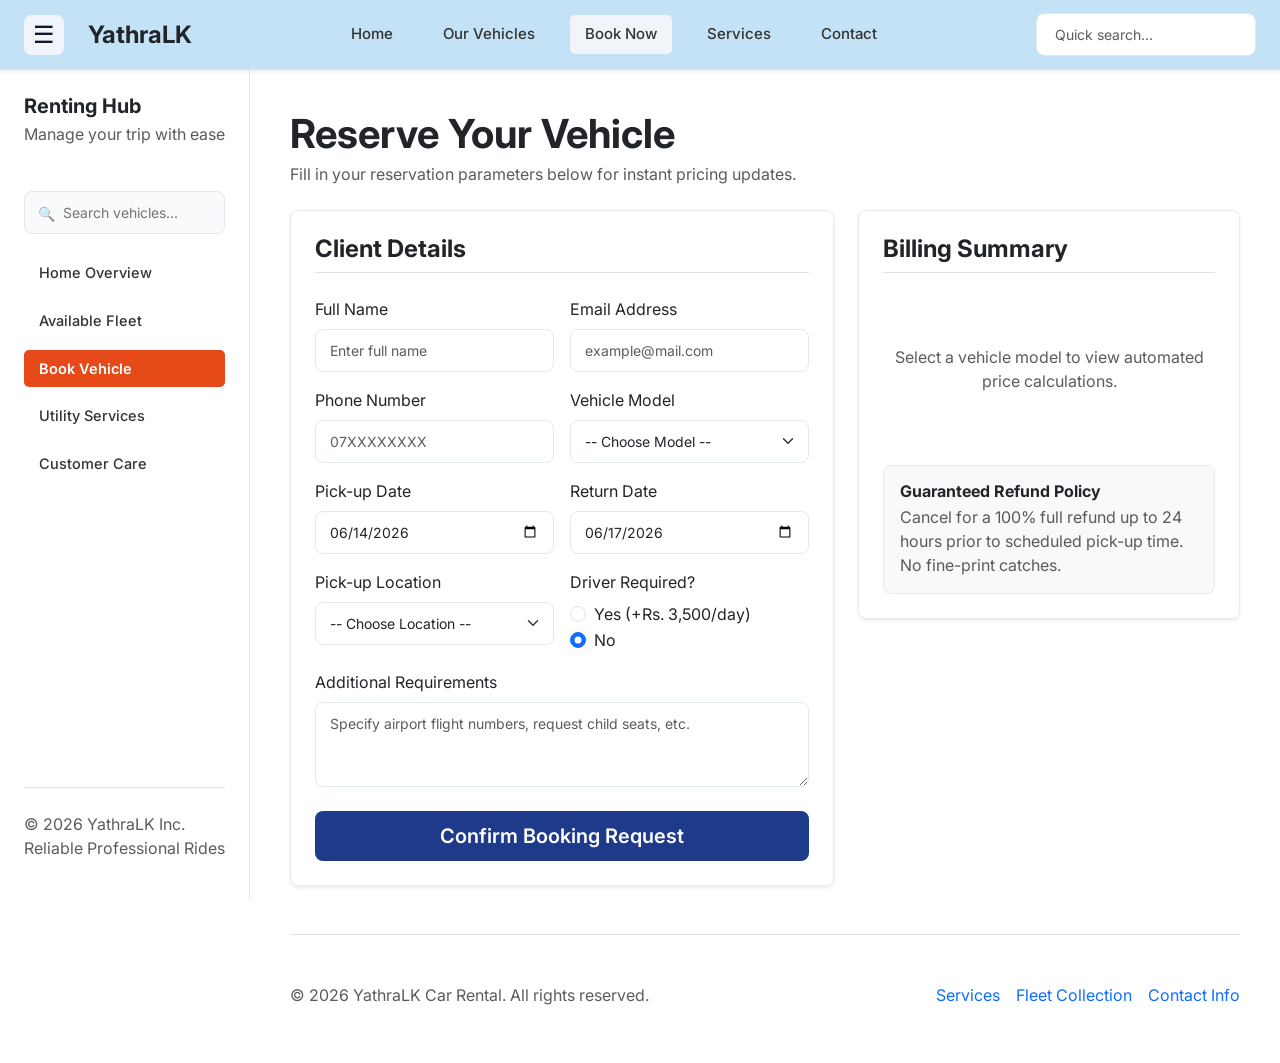
==== booking.html @ e5a35e00 "updated chauffeur rate" ====
<!DOCTYPE html>
<html lang="en">
<head>
    <meta charset="UTF-8">
    <meta name="viewport" content="width=device-width, initial-scale=1.0">
    <title>Book a Vehicle | yathraLK Reservations</title>
    
    <link href="https://cdn.jsdelivr.net/npm/bootstrap@5.3.3/dist/css/bootstrap.min.css" rel="stylesheet">
    <link href="style.css" rel="stylesheet">
   
    <link href="https://fonts.googleapis.com/css2?family=Inter:wght@400;500;600;700&display=swap" rel="stylesheet">
</head>
<body>

    <header class="top-navbar  border-bottom shadow-sm" style="background-color:#C4E2F5;">
        <div class="d-flex align-items-center gap-3">
            <button class="sidebar-toggle-btn" id="sidebar-toggle" title="Toggle Navigation Menu">☰</button>
            <a class="fs-4 fw-bold text-dark text-decoration-none d-flex align-items-center gap-2" href="index.html">
                <span></span> <span class="fw-bold tracking-tight">YathraLK</span>
            </a>
        </div>
        
       
        <div class="top-nav-links">
            <a class="top-nav-link" href="index.html">Home</a>
            <a class="top-nav-link" href="vehicles.html">Our Vehicles</a>
            <a class="top-nav-link active" href="booking.html">Book Now</a>
            <a class="top-nav-link" href="services.html">Services</a>
            <a class="top-nav-link" href="contact.html">Contact</a>
        </div>

        
        <div class="d-none d-md-block" style="width: 220px;">
            <input type="text" class="form-control form-control-sm global-search-input" placeholder=" Quick search...">
        </div>
    </header>

    <div class="d-flex">
        
        <aside class="sidebar" id="sidebar-menu">
            <div class="mb-4">
                <h5 class="fw-bold text-dark mb-1">Renting Hub</h5>
                <p class="text-muted text-xs">Manage your trip with ease</p>
            </div>

            
            <div class="sidebar-search">
                <input type="text" class="global-search-input" placeholder="Search vehicles...">
            </div>

            <nav class="nav flex-column gap-1">
                <a class="sidebar-link" href="index.html">Home Overview</a>
                <a class="sidebar-link" href="vehicles.html"> Available Fleet</a>
                <a class="sidebar-link active" href="booking.html"> Book Vehicle</a>
                <a class="sidebar-link" href="services.html"> Utility Services</a>
                <a class="sidebar-link" href="contact.html"> Customer Care</a>
            </nav>

            <div class="mt-auto pt-4 border-top">
                <p class="text-muted text-[11px] mb-0">&copy; 2026 YathraLK Inc.</p>
                <p class="text-muted text-[10px]">Reliable Professional Rides</p>
            </div>
        </aside>

        
        <main class="main-content flex-grow-1" id="main-workspace">
            <div class="mb-4 text-start">
                <h1 class="display-6 fw-bold text-dark mb-1">Reserve Your Vehicle</h1>
                <p class="text-muted text-sm mb-0">Fill in your reservation parameters below for instant pricing updates.</p>
            </div>

            <div class="row g-4 text-start">
               
            
                <div class="col-lg-7">
                    <div class="card p-4 border border-light-subtle rounded-3 bg-white shadow-sm">
                        <h4 class="fw-bold mb-4 text-dark border-bottom pb-2">Client Details</h4>
                        <form id="bookingForm" novalidate>
                            <div class="row g-3">
                                <div class="col-md-6">
                                    <label for="fullName" class="form-label text-xs uppercase font-semibold">Full Name</label>
                                    <input type="text" class="form-control" id="fullName" placeholder="Enter full name">
                                    <div class="invalid-feedback text-xs mt-1" id="errName"></div>
                                </div>
                                <div class="col-md-6">
                                    <label for="email" class="form-label text-xs uppercase font-semibold">Email Address</label>
                                    <input type="email" class="form-control" id="email" placeholder="example@mail.com">
                                    <div class="invalid-feedback text-xs mt-1" id="errEmail"></div>
                                </div>
                                <div class="col-md-6">
                                    <label for="phone" class="form-label text-xs uppercase font-semibold">Phone Number</label>
                                    <input type="text" class="form-control" id="phone" placeholder="07XXXXXXXX">
                                    <div class="invalid-feedback text-xs mt-1" id="errPhone"></div>
                                </div>
                                <div class="col-md-6">
                                    <label for="vehicleType" class="form-label text-xs uppercase font-semibold">Vehicle Model</label>
                                    <select class="form-select" id="vehicleType">
                                        <option value="">-- Choose Model --</option>
                                        <option value="sedan">Toyota Corolla (Sedan) </option>
                                        <option value="suv">Toyota Land cruiser (SUV)</option>
                                        <option value="van">Toyota HiAce (Van)</option>
                                        <option value="Motorbike">Honda CB (Motorbike)</option>
                                        <option value="luxury">Mercedes-Benz E-Class</option>
                                        <option value="Mini Bus">Toyota Coaster (Mini Bus)</option>
                                    </select>
                                    <div class="invalid-feedback text-xs mt-1" id="errVehicle"></div>
                                </div>
                                <div class="col-md-6">
                                    <label for="pickupDate" class="form-label text-xs uppercase font-semibold">Pick-up Date</label>
                                    <input type="date" class="form-control" id="pickupDate" value="2026-06-14">
                                    <div class="invalid-feedback text-xs mt-1" id="errPickup"></div>
                                </div>
                                <div class="col-md-6">
                                    <label for="returnDate" class="form-label text-xs uppercase font-semibold">Return Date</label>
                                    <input type="date" class="form-control" id="returnDate" value="2026-06-17">
                                    <div class="invalid-feedback text-xs mt-1" id="errReturn"></div>
                                </div>
                                <div class="col-md-6">
                                    <label for="location" class="form-label text-xs uppercase font-semibold">Pick-up Location</label>
                                    <select class="form-select" id="location" >
                                        <option value="">-- Choose Location --</option>
                                        <option value="Colombo">Colombo Central Branch</option>
                                        <option value="Kandy">Kandy District Hub </option>
                                        <option value="Galle">Galle Coastal Office</option>
                                        <option value="Jaffna">Jaffna Northern Branch  </option>
                                        <option value="Negombo">Negombo Coastal Branch</option>
                                        <option value="Kurunegala">Kurunegala Town Hub</option>
                                        <option value="Anuradhapura">Anuradhapura Sacred City Office</option>
                                        <option value="Matara">Matara Southern Branch</option>
                                         <option value="Badulla">Badulla Hill Country Branch  </option>                                    
                                    </select>
                                    <div class="invalid-feedback text-xs mt-1" id="errLocation"></div>
                                </div>
                                <div class="col-md-6">
                                    <label class="form-label text-xs uppercase font-semibold d-block">Driver Required?</label>
                                    <div class=" mt-2">
                                        <div class="form-check form-check-inline">
                                            <input class="form-check-input" type="radio" name="driver" id="driverYes" value="Yes">
                                            <label class="form-check-label text-sm" for="driverYes">Yes (+Rs. 3,500/day)</label>
                                        </div>
                                        <div class="form-check form-check-inline">
                                            <input class="form-check-input" type="radio" name="driver" id="driverNo" value="No" checked>
                                            <label class="form-check-label text-sm" for="driverNo">No</label>
                                        </div>
                                    </div>
                                </div>
                                <div class="col-12">
                                    <label for="message" class="form-label text-xs uppercase font-semibold">Additional Requirements</label>
                                    <textarea class="form-control" id="message" rows="3" placeholder="Specify airport flight numbers, request child seats, etc."></textarea>
                                </div>
                            </div>

                            <div class="mt-4">
                                <button type="submit" class="btn btn-brand-primary btn-lg w-100" id="submitBtn">Confirm Booking Request</button>
                            </div>

                            <div class="alert alert-success mt-4 p-3 d-none text-center" id="confirmationMsg">
                                <strong>Success!</strong> Your reservation request has been received. Our support desk will contact you via email shortly.
                            </div>
                        </form>
                    </div>
                </div>

             
                <div class="col-lg-5">
                    <div class="card p-4 border border-light-subtle rounded-3 bg-white sticky-lg-top shadow-sm" style="top: 94px;">
                        <h4 class="fw-bold mb-4 text-dark border-bottom pb-2">Billing Summary</h4>
                        
                        <div id="billingCalculationArea" class="d-none">
                            <div class="d-flex justify-content-between py-2 border-bottom text-sm text-muted">
                                <span>Base Model Rate:</span>
                                <span class="fw-bold text-dark" id="billingBaseRate">Rs. 0 / day</span>
                            </div>
                            <div class="d-flex justify-content-between py-2 border-bottom text-sm text-muted">
                                <span>Rental Duration:</span>
                                <span class="fw-bold text-dark" id="billingDuration">0 Day(s)</span>
                            </div>
                            <div class="d-flex justify-content-between py-2 border-bottom text-sm text-muted">
                                <span>Chauffeur Service Charge:</span>
                                <span class="fw-bold text-dark" id="billingDriverCharge">Rs. 0</span>
                            </div>
                            <div class="d-flex justify-content-between py-3 mt-2 text-base">
                                <span class="fw-bold text-dark">Estimated Total:</span>
                                <span class="fw-bold text-brand-success fs-5 text-success" id="billingTotal">Rs. 0</span>
                            </div>
                        </div>

                        <div id="billingPlaceholderMsg" class="text-center py-5 text-muted text-xs">
                            Select a vehicle model to view automated price calculations.
                        </div>

                        <div class="mt-4 p-3 bg-light rounded-3 text-start border border-light-subtle">
                            <h6 class="fw-bold mb-1 text-xs"> Guaranteed Refund Policy</h6>
                            <p class="text-muted text-[11px] mb-0 leading-relaxed">Cancel for a 100% full refund up to 24 hours prior to scheduled pick-up time. No fine-print catches.</p>
                        </div>
                    </div>
                </div>
            </div>

            <footer class="pt-5 mt-5 border-top text-muted d-flex flex-wrap justify-content-between text-xs">
                <p>&copy; 2026 YathraLK Car Rental. All rights reserved.</p>
                <div class="d-flex gap-3">
                    <a href="services.html" class=" text-decoration-none">Services</a>
                    <a href="vehicles.html" class=" text-decoration-none">Fleet Collection</a>
                    <a href="contact.html" class=" text-decoration-none">Contact Info</a>
                </div>
            </footer>
        </main>
    </div>

    
    <script src="https://cdn.jsdelivr.net/npm/bootstrap@5.3.3/dist/js/bootstrap.bundle.min.js"></script>
    <script src="app.js"></script>
</body>
</html>
---- style.css ----
/* ==========================================================
   RideEasy - Professional & Clean Car Rental CSS
   ========================================================== */

:root {
    --primary-color: #1e3a8a; /* Professional Royal Blue */
    --hover-color: #1d4ed8;
    --accent-color: #10b981;  /* Emerald */
    --bg-light: #f8fafc;
    --text-dark: #0f172a;
    --border-light: #e2e8f0;
}

body {
    font-family: 'Inter', -apple-system, BlinkMacSystemFont, "Segoe UI", Roboto, sans-serif;
    background-color: #ffffff;
    color: var(--text-dark);
    margin: 0;
    padding: 0;
}

/* Base Styles */
a {
    text-decoration: none;
    transition: all 0.2s ease;
}

/* Top Navigation Bar Header */
.top-navbar {
    height: 70px;
    background-color: #ffffff;
    border-bottom: 1px solid var(--border-light);
    display: flex;
    align-items: center;
    justify-content: space-between;
    padding: 0 24px;
    position: fixed;
    top: 0;
    left: 0;
    right: 0;
    z-index: 1010;
}

.top-nav-links {
    display: flex;
    gap: 20px;
}

.top-nav-link {
    color: #1e293b;
    font-weight: 700;
    font-size: 15px;
    padding: 8px 14px;
    border-radius: 6px;
    text-decoration: none;
    transition: all 0.2s ease;
}

.top-nav-link:hover, .top-nav-link.active {
    color: var(--primary-color);
    background-color: #f1f5f9;
}

/* Sidebar Toggle Trigger (Three Lines) */
.sidebar-toggle-btn {
    background: none;
    border: none;
    font-size: 24px;
    color: var(--text-dark);
    cursor: pointer;
    display: flex;
    align-items: center;
    justify-content: center;
    width: 40px;
    height: 40px;
    border-radius: 8px;
    background-color: #f1f5f9;
    transition: background-color 0.2s;
}

.sidebar-toggle-btn:hover {
    background-color: #e2e8f0;
}

/* Sidebar Layout */
.sidebar {
    width: 250px;
    height: calc(100vh - 70px);
    position: fixed;
    top: 70px;
    left: 0;
    background-color: #ffffff;
    border-right: 1px solid var(--border-light);
    z-index: 1000;
    padding: 24px;
    display: flex;
    flex-direction: column;
    transition: transform 0.3s ease, margin-left 0.3s ease;
}

/* Toggled hidden state for Sidebar */
.sidebar.collapsed {
    transform: translateX(-250px);
}

.main-content {
    margin-left: 250px;
    padding: 40px;
    min-height: calc(100vh - 70px);
    background-color: #ffffff;
    margin-top: 70px;
    transition: margin-left 0.3s ease;
}

.main-content.expanded {
    margin-left: 0;
}

/* Left Sidebar Menu Items */
.sidebar-link {
    display: flex;
    align-items: center;
    gap: 12px;
    padding: 12px 16px;
    color: #475569;
    font-weight: 500;
    border-radius: 8px;
    margin-bottom: 6px;
    font-size: 14.5px;
}

.sidebar-link:hover {
    background-color: #f1f5f9;
    color: var(--primary-color);
}

.sidebar-link.active {
    background-color: #eff6ff;
    color: var(--primary-color);
    font-weight: 600;
}

/* Sidebar Search Input */
.sidebar-search {
    position: relative;
    margin-top: 5px;
    margin-bottom: 20px;
}

.sidebar-search input {
    width: 100%;
    padding: 10px 16px 10px 38px;
    font-size: 14px;
    border-radius: 8px;
    border: 1px solid var(--border-light);
    background-color: #f8fafc;
    outline: none;
    transition: all 0.2s;
}

.sidebar-search input:focus {
    border-color: var(--primary-color);
    background-color: #ffffff;
    box-shadow: 0 0 0 3px rgba(30, 58, 138, 0.15);
}

.sidebar-search::before {
    content: "🔍";
    position: absolute;
    left: 14px;
    top: 50%;
    transform: translateY(-50%);
    font-size: 14px;
    pointer-events: none;
    opacity: 0.6;
}

/* Hero Section */
.hero-banner {
    background-color: #f8fafc;
    border-radius: 16px;
    padding: 60px 40px;
    margin-bottom: 40px;
    border: 1px solid var(--border-light);
}

/* Colored Buttons */
.btn-brand-primary {
    background-color: var(--primary-color);
    color: #ffffff;
    font-weight: 600;
    padding: 10px 22px;
    border-radius: 8px;
    border: none;
    transition: all 0.2s;
}

.btn-brand-primary:hover {
    background-color: var(--hover-color);
    color: #ffffff;
    transform: translateY(-1px);
}

.btn-brand-accent {
    background-color: var(--accent-color);
    color: #ffffff;
    font-weight: 600;
    padding: 10px 22px;
    border-radius: 8px;
    border: none;
    transition: all 0.2s;
}

.btn-brand-accent:hover {
    background-color: #059669;
    color: #ffffff;
    transform: translateY(-1px);
}

.btn-brand-outline {
    background-color: rgba(255, 255, 255, 0.8);
    color: var(--primary-color);
    font-weight: 600;
    padding: 10px 22px;
    border-radius: 8px;
    transition: all 0.2s;
}

.btn-brand-outline:hover {
    background-color: #eff6ff;
    color: var(--primary-color);
}

/* Cards Modification */
.ride-card {
    background: #ffffff;
    border: 1px solid var(--border-light);
    border-radius: 12px;
    transition: all 0.25s ease;
    overflow: hidden;
}

.ride-card:hover {
    transform: translateY(-3px);
    box-shadow: 0 10px 25px -5px rgba(0, 0, 0, 0.05), 0 8px 10px -6px rgba(0, 0, 0, 0.05);
    border-color: #cbd5e1;
}

.ride-card img {
    height: 180px;
    object-fit: cover;
    width: 100%;
}

/* Section Header */
.section-title {
    font-size: 24px;
    font-weight: 700;
    color: var(--text-dark);
    margin-bottom: 24px;
    letter-spacing: -0.02em;
}

/* Form Styles */
.form-control, .form-select {
    padding: 10px 14px;
    border-radius: 8px;
    border: 1.5px solid var(--border-light);
    font-size: 14px;
}

.form-control:focus, .form-select:focus {
    border-color: var(--primary-color);
    box-shadow: 0 0 0 3px rgba(30, 58, 138, 0.15);
}

/* FAQ Item */
.faq-element {
    background-color: #ffffff;
    border: 1px solid var(--border-light);
    border-radius: 8px;
    padding: 16px;
    margin-bottom: 12px;
}

/* Responsive Overrides */
@media (max-width: 991px) {
    .top-nav-links {
        display: none;
    }

    .sidebar {
        transform: translateX(-250px);
    }

    .sidebar.show-mobile {
        transform: translateX(0);
        box-shadow: 10px 0 30px rgba(0,0,0,0.15);
    }

    .main-content {
        margin-left: 0;
        padding: 24px;
    }
}

  .top-nav-links .top-nav-link,
  .sidebar-link  {
    color: #333333; 
    text-decoration: none; 
    padding: 8px 15px; 
    font-weight: 500; 
    border-radius: 5px; 
    transition: 0.3s; 
}

.top-nav-links .top-nav-link:hover,
.sidebar-link.active  {
    color: #ffffff; 
    background-color: #e64a19; 
}


.col-lg-5 a {
    color: var(--primary-color);
    font-weight: 500;
    text-decoration: none;
    border-bottom: 1px dashed rgba(30, 58, 138, 0.3);
    transition: all 0.2s ease;
}

/* Hover effect for all contact links */
.col-lg-5 a:hover {
    color: var(--hover-color);
    border-bottom: 1px solid var(--hover-color);
    background-color: rgba(30, 58, 138, 0.05);
    padding: 2px 4px;
    border-radius: 4px;
}

/* PHONE LINKS (detect tel:) */
.col-lg-5 a[href^="tel"] {
    color: var(--primary-color);
    border-bottom: 1px dashed rgba(30, 58, 138, 0.3);
}

.col-lg-5 a[href^="tel"]:hover {
    color: var(--hover-color);
    background-color: rgba(30, 58, 138, 0.05);
}

/* EMAIL LINKS (detect mailto:) */
.col-lg-5 a[href^="mailto"] {
    color: var(--primary-color);
    font-weight: 500;
}

/* MAP LINK (first link in location block) */
.col-lg-5 li:first-child a {
    font-weight: 600;
}

.sidebar-footer {
    background-color: #C4E2F5 !important;
    border-top: 1px solid #94a3b8 !important;
    padding: 16px 24px !important;
    margin-left: -24px !important;
    margin-right: -24px !important;
    margin-bottom: -24px !important;
    font-size: 13px !important;
    color: #0f172a !important;
    font-weight: 700 !important;
    height: 60px !important;
    display: flex;
    align-items: center;
    justify-content: center;
}

.main-footer {
    background-color: #C4E2F5 !important;
    border-top: 1px solid #94a3b8 !important;
    padding: 16px 40px !important;
    margin-left: -40px !important;
    margin-right: -40px !important;
    margin-bottom: -40px !important;
    margin-top: 60px !important;
    font-size: 13px !important;
    color: #0f172a !important;
    font-weight: 700 !important;
    height: 60px !important;
    display: flex;
    align-items: center;
    justify-content: space-between;
}

.main-footer a {
    color: #1e3a8a !important;
    text-decoration: none;
    font-weight: 700 !important;
}

.main-footer a:hover {
    color: #1d4ed8 !important;
    text-decoration: underline;
}
.hero-banner {
    background: linear-gradient(rgba(15, 23, 42, 0.45), rgba(15, 23, 42, 0.75)), url('https://images.unsplash.com/photo-1503376780353-7e6692767b70?q=80&w=3840&auto=format&fit=crop') center/cover no-repeat !important;
    border-radius: 16px;
    position: relative;
    overflow: hidden;
}

.hero-banner > div {
    position: relative;
}

/* ==========================================================
   MODERN RENTAL SYSTEM TABLE THEME
   ========================================================== */

.table {
    border-collapse: separate;
    border-spacing: 0;
    font-size: 14px;
    color: var(--text-dark);
    background-color: #ffffff;
}

/* Table container look */
.table-responsive {
    border: 1px solid var(--border-light);
    border-radius: 12px;
    overflow: hidden;
    background: #ffffff;
}

/* Header */
.table thead {
    background-color: #f1f5f9;
}

.table thead th {
    font-weight: 600;
    font-size: 13px;
    color: var(--text-dark);
    padding: 14px 12px;
    border-bottom: 1px solid var(--border-light);
}

/* Body cells */
.table tbody td {
    padding: 14px 12px;
    vertical-align: middle;
    border-bottom: 1px solid #f1f5f9;
}

/* Row hover effect */
.table tbody tr {
    transition: all 0.2s ease;
}

.table tbody tr:hover {
    background-color: rgba(30, 58, 138, 0.04);
}

/* Remove ugly Bootstrap borders */
.table-bordered {
    border: none;
}

/* Rating stars styling */
.table td:nth-child(3) {
    font-size: 16px;
    letter-spacing: 1px;
}

/* Make last row clean */
.table tbody tr:last-child td {
    border-bottom: none;
}

/* Shadow lift */
.table-responsive {
    box-shadow: 0 6px 18px rgba(0,0,0,0.04);
}

/* Premium Human-Designed live clock-pill style */
#live-clock-pill {
    font-family: 'Inter', -apple-system, BlinkMacSystemFont, "Segoe UI", Roboto, sans-serif !important;
    font-size: 17.5px !important;
    letter-spacing: -0.01em !important;
    text-transform: none !important;
    font-weight: 800 !important;
    font-style: normal !important;
    color: #0f172a !important;
    background-color: #f1f5f9 !important;
    border: 1px solid #cbd5e1 !important;
    padding: 8px 18px !important;
    border-radius: 50px !important;
    box-shadow: 0 1px 3px rgba(0,0,0,0.04) !important;
    display: inline-flex;
    align-items: center;
    gap: 6px;
    transition: all 0.2s ease-in-out;
}

#live-clock-pill:hover {
    background-color: #e2e8f0 !important;
    border-color: #94a3b8 !important;
    color: #0f172a !important;
    transform: translateY(-1px);
    box-shadow: 0 4px 6px -1px rgba(0, 0, 0, 0.06) !important;
}

#nav-clock {
    font-weight: 800 !important;
    font-style: normal !important;
    color: #0f172a !important;
    letter-spacing: -0.01em !important;
}
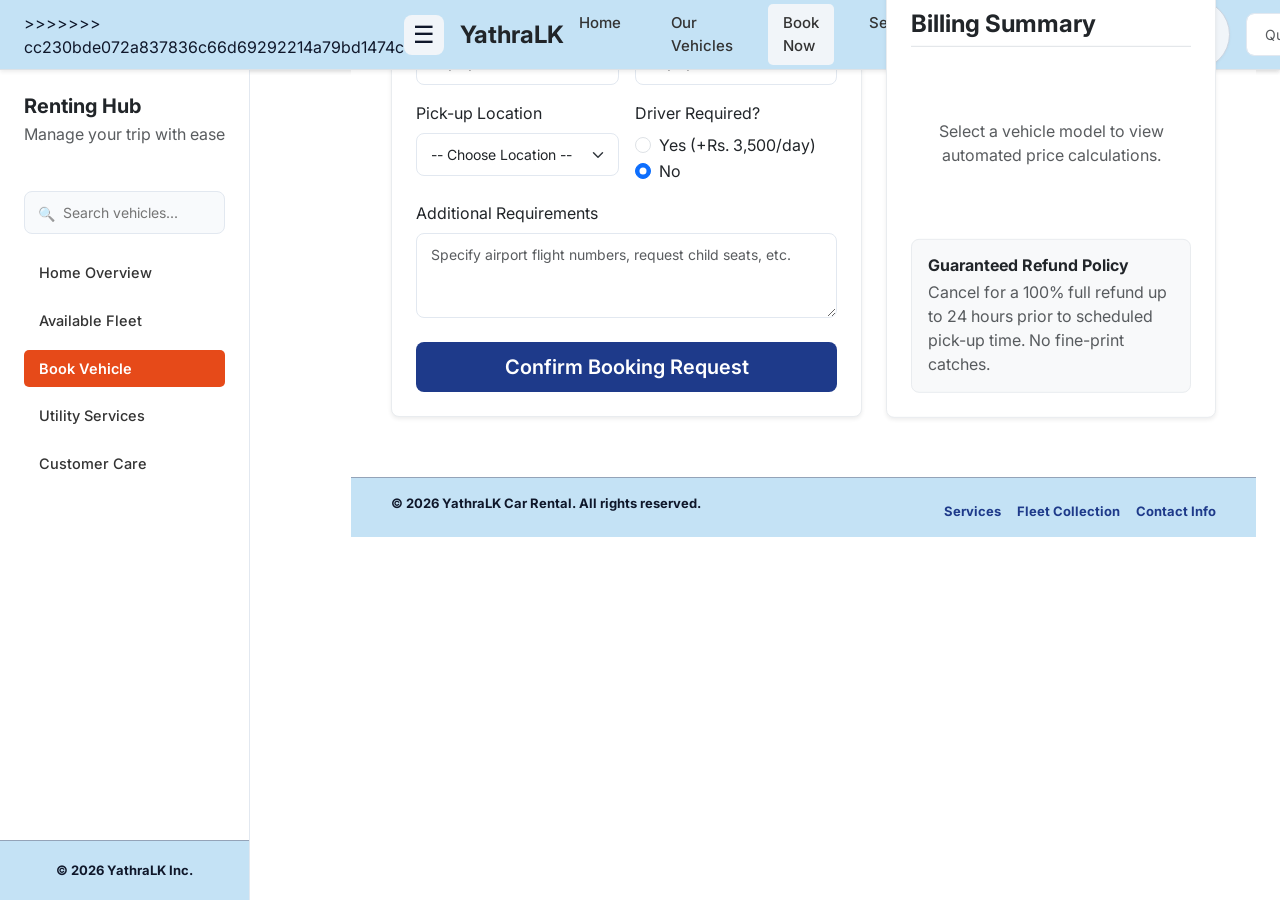
==== commit a20d5e2e: "updated chauffeur rate" ====
--- a/booking.html
+++ b/booking.html
@@ -3,8 +3,8 @@
 <head>
     <meta charset="UTF-8">
     <meta name="viewport" content="width=device-width, initial-scale=1.0">
-    <title>Book a Vehicle | yathraLK Reservations</title>
-    
+    <title>Book a Vehicle | YathraLK Reservations</title>
+    <!-- Bootstrap CDN Link -->
     <link href="https://cdn.jsdelivr.net/npm/bootstrap@5.3.3/dist/css/bootstrap.min.css" rel="stylesheet">
     <link href="style.css" rel="stylesheet">
    
@@ -12,11 +12,16 @@
 </head>
 <body>
 
+<<<<<<< HEAD
     <header class="top-navbar  border-bottom shadow-sm" style="background-color:#C4E2F5;">
+=======
+    <!--Top Navigation Bar-->
+    <header class="top-navbar  border-bottom shadow-sm" style="background-color: #C4E2F5;">
+>>>>>>> cc230bde072a837836c66d69292214a79bd1474c
         <div class="d-flex align-items-center gap-3">
             <button class="sidebar-toggle-btn" id="sidebar-toggle" title="Toggle Navigation Menu">☰</button>
             <a class="fs-4 fw-bold text-dark text-decoration-none d-flex align-items-center gap-2" href="index.html">
-                <span></span> <span class="fw-bold tracking-tight">YathraLK</span>
+                <span class="fw-bold tracking-tight">YathraLK</span>
             </a>
         </div>
         
@@ -30,8 +35,14 @@
         </div>
 
         
-        <div class="d-none d-md-block" style="width: 220px;">
-            <input type="text" class="form-control form-control-sm global-search-input" placeholder=" Quick search...">
+        <!-- Right Side Quick Info & Search -->
+        <div class="d-flex align-items-center gap-3">
+            <div id="live-clock-pill" class="d-none d-lg-flex">
+                <span id="nav-clock">Loading current time...</span>
+            </div>
+            <div class="d-none d-md-block" style="width: 180px;">
+                <input type="text" class="form-control form-control-sm global-search-input" placeholder=" Quick search...">
+            </div>
         </div>
     </header>
 
@@ -56,9 +67,8 @@
                 <a class="sidebar-link" href="contact.html"> Customer Care</a>
             </nav>
 
-            <div class="mt-auto pt-4 border-top">
-                <p class="text-muted text-[11px] mb-0">&copy; 2026 YathraLK Inc.</p>
-                <p class="text-muted text-[10px]">Reliable Professional Rides</p>
+            <div class="sidebar-footer mt-auto pt-4 border-top">
+                <p class="mb-0">&copy; 2026 YathraLK Inc.</p>
             </div>
         </aside>
 
@@ -96,12 +106,25 @@
                                     <label for="vehicleType" class="form-label text-xs uppercase font-semibold">Vehicle Model</label>
                                     <select class="form-select" id="vehicleType">
                                         <option value="">-- Choose Model --</option>
+<<<<<<< HEAD
                                         <option value="sedan">Toyota Corolla (Sedan) </option>
                                         <option value="suv">Toyota Land cruiser (SUV)</option>
                                         <option value="van">Toyota HiAce (Van)</option>
                                         <option value="Motorbike">Honda CB (Motorbike)</option>
                                         <option value="luxury">Mercedes-Benz E-Class</option>
                                         <option value="Mini Bus">Toyota Coaster (Mini Bus)</option>
+=======
+                                        <option value="sedan">Toyota Corolla (Sedan)</option>
+                                        <option value="suv">Toyota Land Cruiser (SUV)</option>
+                                        <option value="van">Toyota HiAce (Luxury VIP Van)</option>
+                                        <option value="bike">Honda CB Hornet (Motorbike)</option>
+                                        <option value="luxury">Mercedes-Benz E-Class</option>
+                                        <option value="minibus">Toyota Coaster (Mini Bus)</option>
+                                        <option value="cab">Toyota Hilux (4x4 Double Cab)</option>
+                                        <option value="electric">Tesla Model 3 (Premium Electric)</option>
+                                        <option value="hatchback">Suzuki Swift (Premium Hatchback)</option>
+                                        <option value="crossover">Honda Vezel (Hybrid Crossover)</option>
+>>>>>>> cc230bde072a837836c66d69292214a79bd1474c
                                     </select>
                                     <div class="invalid-feedback text-xs mt-1" id="errVehicle"></div>
                                 </div>
@@ -161,7 +184,7 @@
                     </div>
                 </div>
 
-             
+  <!-- updated by Ashan Viduranga -->             
                 <div class="col-lg-5">
                     <div class="card p-4 border border-light-subtle rounded-3 bg-white sticky-lg-top shadow-sm" style="top: 94px;">
                         <h4 class="fw-bold mb-4 text-dark border-bottom pb-2">Billing Summary</h4>
@@ -197,7 +220,8 @@
                 </div>
             </div>
 
-            <footer class="pt-5 mt-5 border-top text-muted d-flex flex-wrap justify-content-between text-xs">
+            <!-- Footer -->
+            <footer class="main-footer pt-5 mt-5 border-top text-muted d-flex flex-wrap justify-content-between text-xs">
                 <p>&copy; 2026 YathraLK Car Rental. All rights reserved.</p>
                 <div class="d-flex gap-3">
                     <a href="services.html" class=" text-decoration-none">Services</a>
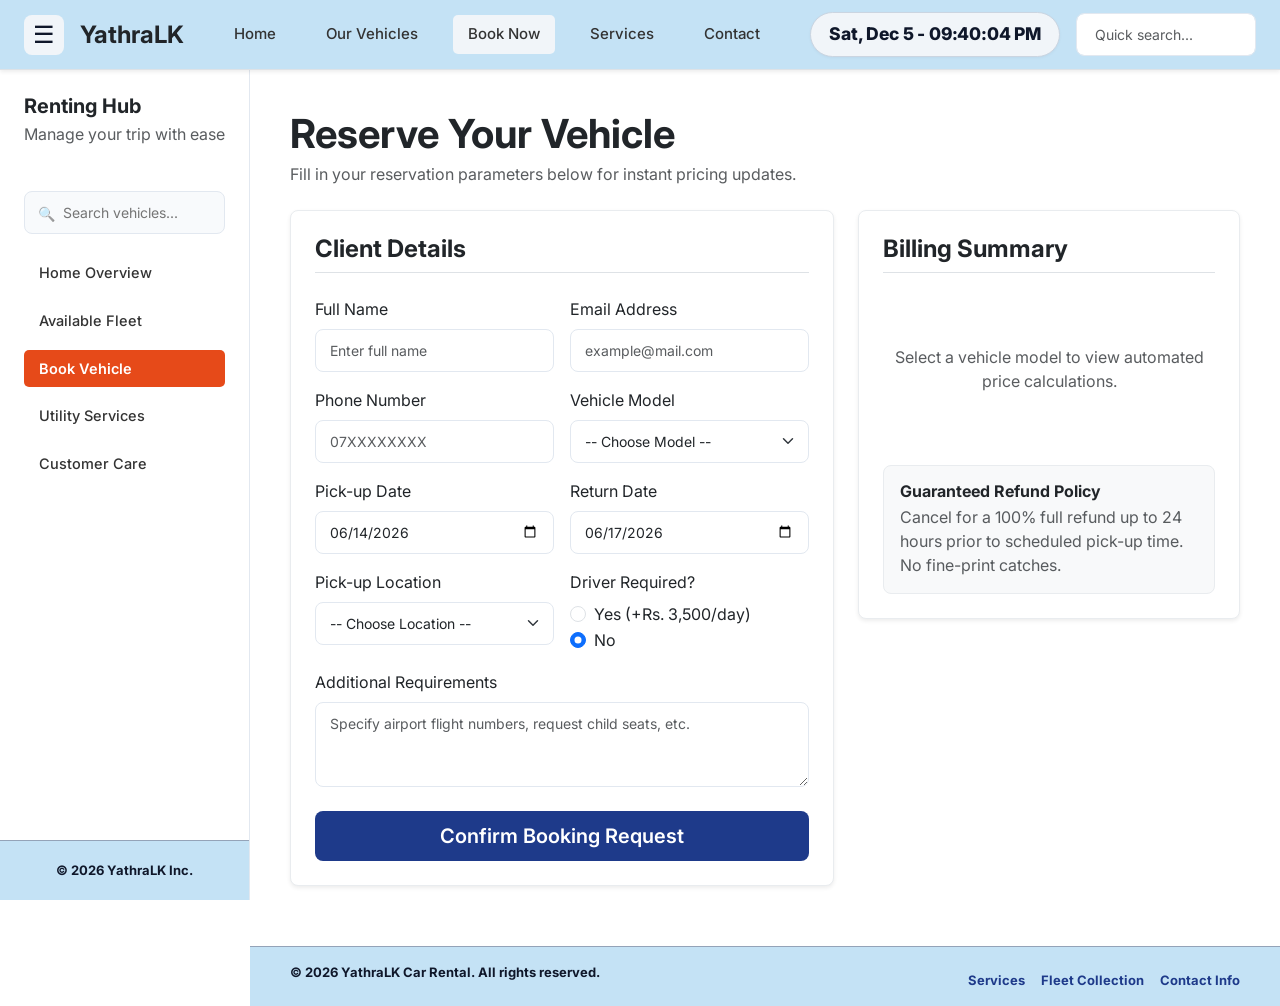
==== commit 1855aaa8: "updated chauffeur rate" ====
--- a/booking.html
+++ b/booking.html
@@ -12,12 +12,8 @@
 </head>
 <body>
 
-<<<<<<< HEAD
-    <header class="top-navbar  border-bottom shadow-sm" style="background-color:#C4E2F5;">
-=======
     <!--Top Navigation Bar-->
     <header class="top-navbar  border-bottom shadow-sm" style="background-color: #C4E2F5;">
->>>>>>> cc230bde072a837836c66d69292214a79bd1474c
         <div class="d-flex align-items-center gap-3">
             <button class="sidebar-toggle-btn" id="sidebar-toggle" title="Toggle Navigation Menu">☰</button>
             <a class="fs-4 fw-bold text-dark text-decoration-none d-flex align-items-center gap-2" href="index.html">
@@ -106,14 +102,13 @@
                                     <label for="vehicleType" class="form-label text-xs uppercase font-semibold">Vehicle Model</label>
                                     <select class="form-select" id="vehicleType">
                                         <option value="">-- Choose Model --</option>
-<<<<<<< HEAD
                                         <option value="sedan">Toyota Corolla (Sedan) </option>
                                         <option value="suv">Toyota Land cruiser (SUV)</option>
                                         <option value="van">Toyota HiAce (Van)</option>
                                         <option value="Motorbike">Honda CB (Motorbike)</option>
                                         <option value="luxury">Mercedes-Benz E-Class</option>
                                         <option value="Mini Bus">Toyota Coaster (Mini Bus)</option>
-=======
+
                                         <option value="sedan">Toyota Corolla (Sedan)</option>
                                         <option value="suv">Toyota Land Cruiser (SUV)</option>
                                         <option value="van">Toyota HiAce (Luxury VIP Van)</option>
@@ -124,7 +119,7 @@
                                         <option value="electric">Tesla Model 3 (Premium Electric)</option>
                                         <option value="hatchback">Suzuki Swift (Premium Hatchback)</option>
                                         <option value="crossover">Honda Vezel (Hybrid Crossover)</option>
->>>>>>> cc230bde072a837836c66d69292214a79bd1474c
+
                                     </select>
                                     <div class="invalid-feedback text-xs mt-1" id="errVehicle"></div>
                                 </div>
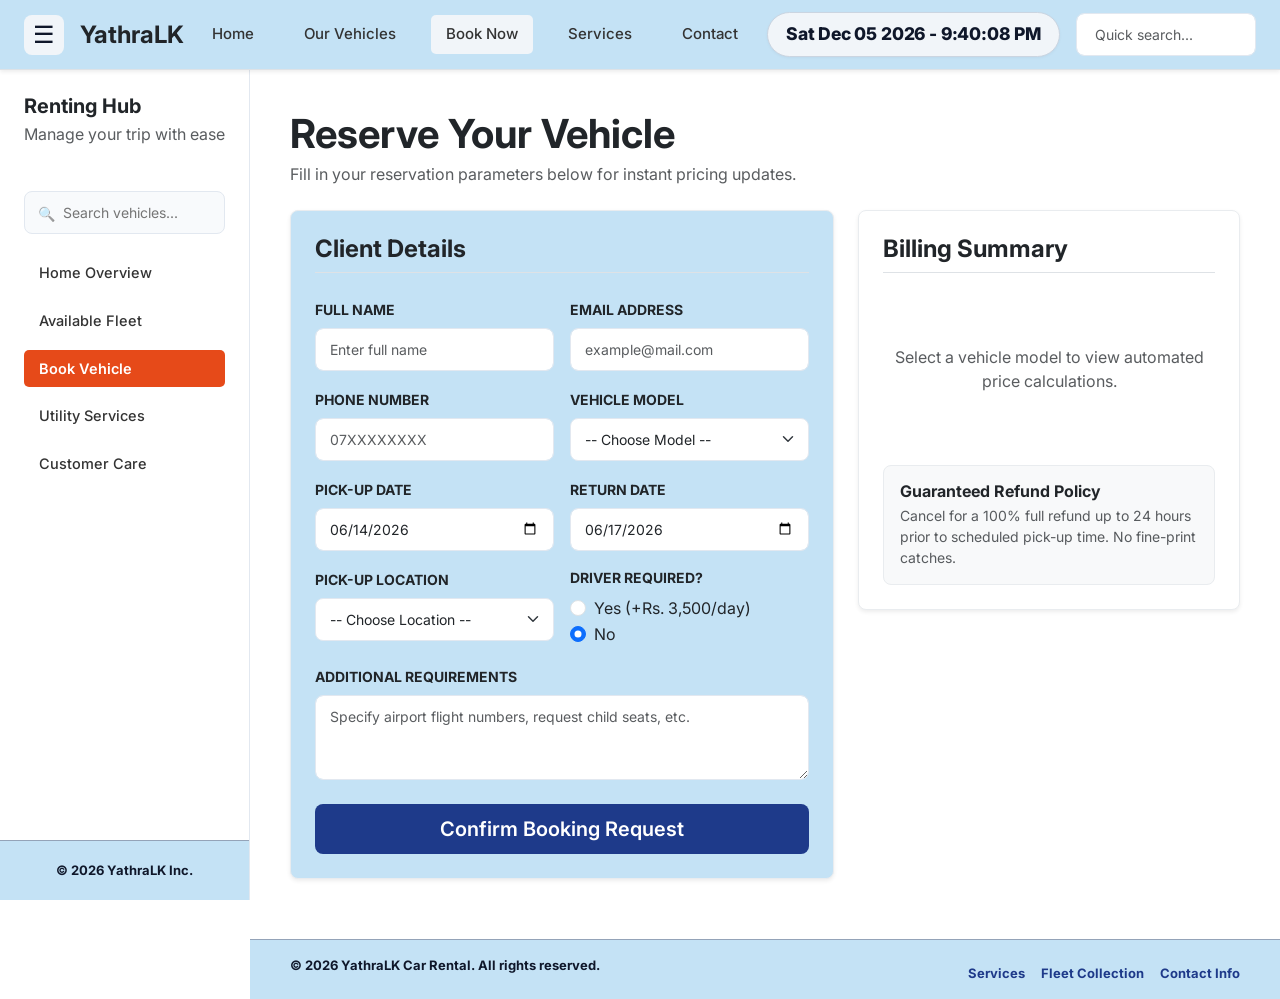
==== commit 854bdfb2: "Fixed booking card background color and validation structural changes" ====
--- a/booking.html
+++ b/booking.html
@@ -4,7 +4,7 @@
     <meta charset="UTF-8">
     <meta name="viewport" content="width=device-width, initial-scale=1.0">
     <title>Book a Vehicle | YathraLK Reservations</title>
-    <!-- Bootstrap CDN Link -->
+    
     <link href="https://cdn.jsdelivr.net/npm/bootstrap@5.3.3/dist/css/bootstrap.min.css" rel="stylesheet">
     <link href="style.css" rel="stylesheet">
    
@@ -12,31 +12,31 @@
 </head>
 <body>
 
-    <!--Top Navigation Bar-->
-    <header class="top-navbar  border-bottom shadow-sm" style="background-color: #C4E2F5;">
+  
+    <header class ="top-navbar  border-bottom shadow-sm" style="background-color: #C4E2F5;">
         <div class="d-flex align-items-center gap-3">
-            <button class="sidebar-toggle-btn" id="sidebar-toggle" title="Toggle Navigation Menu">☰</button>
-            <a class="fs-4 fw-bold text-dark text-decoration-none d-flex align-items-center gap-2" href="index.html">
-                <span class="fw-bold tracking-tight">YathraLK</span>
+            <button class="sidebar-toggle-btn" id="sidebar-toggle">☰ </button>
+            <a class= "fs-4 fw-bold text-dark text-decoration-none d-flex align-items-center gap-2" href="index.html">
+                <span> YathraLK</span>
             </a>
         </div>
         
        
         <div class="top-nav-links">
-            <a class="top-nav-link" href="index.html">Home</a>
-            <a class="top-nav-link" href="vehicles.html">Our Vehicles</a>
+            <a class="top-nav-link" href="index.html">  Home</a>
+            <a class ="top-nav-link" href="vehicles.html">Our Vehicles</a>
             <a class="top-nav-link active" href="booking.html">Book Now</a>
-            <a class="top-nav-link" href="services.html">Services</a>
-            <a class="top-nav-link" href="contact.html">Contact</a>
-        </div>
-
-        
-        <!-- Right Side Quick Info & Search -->
-        <div class="d-flex align-items-center gap-3">
+            <a class ="top-nav-link" href="services.html"> Services</a>
+            <a class= "top-nav-link" href="contact.html">Contact</a>
+        </div>
+
+        
+      
+        <div class ="d-flex align-items-center gap-3">
             <div id="live-clock-pill" class="d-none d-lg-flex">
                 <span id="nav-clock">Loading current time...</span>
             </div>
-            <div class="d-none d-md-block" style="width: 180px;">
+            <div class= "d-none d-md-block" style="width: 180px;">
                 <input type="text" class="form-control form-control-sm global-search-input" placeholder=" Quick search...">
             </div>
         </div>
@@ -45,26 +45,26 @@
     <div class="d-flex">
         
         <aside class="sidebar" id="sidebar-menu">
-            <div class="mb-4">
+            <div class= "mb-4">
                 <h5 class="fw-bold text-dark mb-1">Renting Hub</h5>
                 <p class="text-muted text-xs">Manage your trip with ease</p>
             </div>
 
             
-            <div class="sidebar-search">
+            <div class ="sidebar-search">
                 <input type="text" class="global-search-input" placeholder="Search vehicles...">
             </div>
 
             <nav class="nav flex-column gap-1">
-                <a class="sidebar-link" href="index.html">Home Overview</a>
+                <a class= "sidebar-link" href="index.html">Home Overview</a>
                 <a class="sidebar-link" href="vehicles.html"> Available Fleet</a>
-                <a class="sidebar-link active" href="booking.html"> Book Vehicle</a>
+                <a class ="sidebar-link active" href="booking.html"> Book Vehicle</a>
                 <a class="sidebar-link" href="services.html"> Utility Services</a>
                 <a class="sidebar-link" href="contact.html"> Customer Care</a>
             </nav>
 
             <div class="sidebar-footer mt-auto pt-4 border-top">
-                <p class="mb-0">&copy; 2026 YathraLK Inc.</p>
+                <p class ="mb-0">&copy; 2026 YathraLK Inc.</p>
             </div>
         </aside>
 
@@ -72,133 +72,125 @@
         <main class="main-content flex-grow-1" id="main-workspace">
             <div class="mb-4 text-start">
                 <h1 class="display-6 fw-bold text-dark mb-1">Reserve Your Vehicle</h1>
-                <p class="text-muted text-sm mb-0">Fill in your reservation parameters below for instant pricing updates.</p>
-            </div>
-
-            <div class="row g-4 text-start">
+                <p class="text-muted text-sm mb-0"> Fill in your reservation parameters below for instant pricing updates.</p>
+            </div>
+
+            <div class= "row g-4 text-start">
                
             
                 <div class="col-lg-7">
-                    <div class="card p-4 border border-light-subtle rounded-3 bg-white shadow-sm">
-                        <h4 class="fw-bold mb-4 text-dark border-bottom pb-2">Client Details</h4>
+                    <div class="card p-4 border border-light-subtle rounded-3 shadow-sm booking-card-bg ">
+                        <h4 class ="fw-bold mb-4 text-dark border-bottom pb-2"> Client Details</h4>
                         <form id="bookingForm" novalidate>
-                            <div class="row g-3">
-                                <div class="col-md-6">
-                                    <label for="fullName" class="form-label text-xs uppercase font-semibold">Full Name</label>
-                                    <input type="text" class="form-control" id="fullName" placeholder="Enter full name">
-                                    <div class="invalid-feedback text-xs mt-1" id="errName"></div>
-                                </div>
-                                <div class="col-md-6">
-                                    <label for="email" class="form-label text-xs uppercase font-semibold">Email Address</label>
-                                    <input type="email" class="form-control" id="email" placeholder="example@mail.com">
-                                    <div class="invalid-feedback text-xs mt-1" id="errEmail"></div>
-                                </div>
-                                <div class="col-md-6">
-                                    <label for="phone" class="form-label text-xs uppercase font-semibold">Phone Number</label>
-                                    <input type="text" class="form-control" id="phone" placeholder="07XXXXXXXX">
-                                    <div class="invalid-feedback text-xs mt-1" id="errPhone"></div>
-                                </div>
-                                <div class="col-md-6">
-                                    <label for="vehicleType" class="form-label text-xs uppercase font-semibold">Vehicle Model</label>
-                                    <select class="form-select" id="vehicleType">
-                                        <option value="">-- Choose Model --</option>
-                                        <option value="sedan">Toyota Corolla (Sedan) </option>
-                                        <option value="suv">Toyota Land cruiser (SUV)</option>
-                                        <option value="van">Toyota HiAce (Van)</option>
-                                        <option value="Motorbike">Honda CB (Motorbike)</option>
-                                        <option value="luxury">Mercedes-Benz E-Class</option>
-                                        <option value="Mini Bus">Toyota Coaster (Mini Bus)</option>
-
-                                        <option value="sedan">Toyota Corolla (Sedan)</option>
-                                        <option value="suv">Toyota Land Cruiser (SUV)</option>
-                                        <option value="van">Toyota HiAce (Luxury VIP Van)</option>
-                                        <option value="bike">Honda CB Hornet (Motorbike)</option>
-                                        <option value="luxury">Mercedes-Benz E-Class</option>
-                                        <option value="minibus">Toyota Coaster (Mini Bus)</option>
-                                        <option value="cab">Toyota Hilux (4x4 Double Cab)</option>
-                                        <option value="electric">Tesla Model 3 (Premium Electric)</option>
-                                        <option value="hatchback">Suzuki Swift (Premium Hatchback)</option>
-                                        <option value="crossover">Honda Vezel (Hybrid Crossover)</option>
-
-                                    </select>
-                                    <div class="invalid-feedback text-xs mt-1" id="errVehicle"></div>
-                                </div>
-                                <div class="col-md-6">
-                                    <label for="pickupDate" class="form-label text-xs uppercase font-semibold">Pick-up Date</label>
-                                    <input type="date" class="form-control" id="pickupDate" value="2026-06-14">
-                                    <div class="invalid-feedback text-xs mt-1" id="errPickup"></div>
-                                </div>
-                                <div class="col-md-6">
-                                    <label for="returnDate" class="form-label text-xs uppercase font-semibold">Return Date</label>
-                                    <input type="date" class="form-control" id="returnDate" value="2026-06-17">
-                                    <div class="invalid-feedback text-xs mt-1" id="errReturn"></div>
-                                </div>
-                                <div class="col-md-6">
-                                    <label for="location" class="form-label text-xs uppercase font-semibold">Pick-up Location</label>
-                                    <select class="form-select" id="location" >
-                                        <option value="">-- Choose Location --</option>
-                                        <option value="Colombo">Colombo Central Branch</option>
-                                        <option value="Kandy">Kandy District Hub </option>
-                                        <option value="Galle">Galle Coastal Office</option>
-                                        <option value="Jaffna">Jaffna Northern Branch  </option>
-                                        <option value="Negombo">Negombo Coastal Branch</option>
-                                        <option value="Kurunegala">Kurunegala Town Hub</option>
-                                        <option value="Anuradhapura">Anuradhapura Sacred City Office</option>
-                                        <option value="Matara">Matara Southern Branch</option>
-                                         <option value="Badulla">Badulla Hill Country Branch  </option>                                    
-                                    </select>
-                                    <div class="invalid-feedback text-xs mt-1" id="errLocation"></div>
-                                </div>
-                                <div class="col-md-6">
-                                    <label class="form-label text-xs uppercase font-semibold d-block">Driver Required?</label>
-                                    <div class=" mt-2">
-                                        <div class="form-check form-check-inline">
-                                            <input class="form-check-input" type="radio" name="driver" id="driverYes" value="Yes">
-                                            <label class="form-check-label text-sm" for="driverYes">Yes (+Rs. 3,500/day)</label>
-                                        </div>
-                                        <div class="form-check form-check-inline">
-                                            <input class="form-check-input" type="radio" name="driver" id="driverNo" value="No" checked>
-                                            <label class="form-check-label text-sm" for="driverNo">No</label>
-                                        </div>
-                                    </div>
-                                </div>
-                                <div class="col-12">
-                                    <label for="message" class="form-label text-xs uppercase font-semibold">Additional Requirements</label>
-                                    <textarea class="form-control" id="message" rows="3" placeholder="Specify airport flight numbers, request child seats, etc."></textarea>
-                                </div>
-                            </div>
-
-                            <div class="mt-4">
-                                <button type="submit" class="btn btn-brand-primary btn-lg w-100" id="submitBtn">Confirm Booking Request</button>
-                            </div>
-
-                            <div class="alert alert-success mt-4 p-3 d-none text-center" id="confirmationMsg">
-                                <strong>Success!</strong> Your reservation request has been received. Our support desk will contact you via email shortly.
-                            </div>
-                        </form>
+    <div class="row g-3">
+        <div class="col-md-6">
+            <label for="fullName" class="form-label small fw-bold text-uppercase">Full Name</label>
+            <input type= "text" class="form-control" id="fullName" placeholder="Enter full name">
+            <div class="invalid-feedback" id="errName"></div>
+        </div>
+        <div class="col-md-6">
+            <label for="email" class="form-label small fw-bold text-uppercase">Email Address</label>
+            <input type="email" class="form-control" id="email" placeholder="example@mail.com">
+            <div class="invalid-feedback" id="errEmail"></div>
+        </div>
+        <div class="col-md-6">
+            <label for="phone" class="form-label small fw-bold text-uppercase">Phone Number</label>
+            <input type="text" class="form-control" id="phone" placeholder="07XXXXXXXX">
+            <div class="invalid-feedback" id="errPhone"></div>
+        </div>
+        <div class="col-md-6">
+            <label for="vehicleType" class="form-label small fw-bold text-uppercase">Vehicle Model</label>
+            <select class="form-select" id="vehicleType">
+                <option value="">-- Choose Model --</option>
+                <option value="sedan">Toyota Corolla (Sedan) </option>
+                <option value ="suv">Toyota Land cruiser (SUV)</option>
+                <option value="van">Toyota HiAce (Van)  </option>
+                <option value="bike">Honda CB (Motorbike)</option>
+                <option value= "luxury">Mercedes-Benz E-Class</option>
+                <option value="minibus">Toyota Coaster (Mini Bus)</option>
+                <option value="cab">Toyota Hilux (Double Cab)</option>
+                <option value="electric">Tesla Model 3 (Premium Electric) </option>
+                <option value = "hatchback">Suzuki Swift (Premium Hatchback)</option>
+                <option value="crossover">Honda Vezel (Hybrid Crossover)</option>
+            </select>
+            <div class="invalid-feedback" id="errVehicle"></div>
+        </div>
+        <div class="col-md-6">
+            <label for="pickupDate" class="form-label small fw-bold text-uppercase">Pick-up Date  </label>
+            <input type="date" class="form-control" id="pickupDate" value="2026-06-14">
+            <div class="invalid-feedback" id="errPickup"></div>
+        </div>
+        <div class="col-md-6">
+            <label for="returnDate" class="form-label small fw-bold text-uppercase"> Return Date</label>
+            <input type  ="date" class="form-control" id="returnDate" value="2026-06-17">
+            <div class="invalid-feedback" id="errReturn"></div>
+        </div>
+        <div class="col-md-6">
+            <label for="location" class="form-label small fw-bold text-uppercase">Pick-up Location</label>
+            <select class ="form-select" id="location">
+                <option value="">-- Choose Location --</option>
+                <option value ="Colombo">Colombo Central Branch</option>
+                <option value="Kandy">Kandy District Hub</option>
+                <option value ="Galle">Galle Coastal Office</option>
+                <option value="Jaffna">Jaffna Northern Branch</option>
+                <option value="Negombo">Negombo Coastal Branch</option>
+                <option value="Kurunegala">Kurunegala Town Hub</option>
+                <option value= "Anuradhapura">Anuradhapura Sacred City Office</option>
+                <option value = "Matara">Matara Southern Branch</option>
+                <option value="Badulla">Badulla Hill Country Branch</option>
+            </select>
+            <div class="invalid-feedback" id="errLocation"></div>
+        </div>
+        <div class="col-md-6">
+            <label class="form-label small fw-bold text-uppercase d-block">Driver Required?</label>
+            <div class="mt-2">
+                <div class="form-check form-check-inline">
+                    <input class="form-check-input" type="radio" name="driver" id="driverYes" value="Yes">
+                    <label class="form-check-label text-sm" for="driverYes">Yes (+Rs. 3,500/day)</label>
+                </div>
+                <div class="form-check form-check-inline">
+                    <input class= "form-check-input" type="radio" name="driver" id="driverNo" value= "No" checked>
+                    <label class="form-check-label text-sm" for="driverNo">No</label>
+                </div>
+            </div>
+        </div>
+        <div class="col-12">
+            <label for="message" class="form-label small fw-bold text-uppercase">Additional Requirements</label>
+            <textarea class ="form-control" id="message" rows="3" placeholder="Specify airport flight numbers, request child seats, etc."></textarea>
+        </div>
+    </div>
+
+    <div class="mt-4">
+        <button type="submit" class="btn btn-brand-primary btn-lg w-100" id="submitBtn">Confirm Booking Request</button>
+    </div>
+
+    <div class="alert alert-success mt-4 p-3 d-none text-center" id="confirmationMsg">
+        <strong>Success!</strong> Your reservation request has been received. Our support desk will contact you via email shortly.
+    </div>
+</form>
                     </div>
                 </div>
 
-  <!-- updated by Ashan Viduranga -->             
+           
                 <div class="col-lg-5">
-                    <div class="card p-4 border border-light-subtle rounded-3 bg-white sticky-lg-top shadow-sm" style="top: 94px;">
+                    <div class= "card p-4 border border-light-subtle rounded-3 bg-white sticky-lg-top shadow-sm" style="top: 94px;">
                         <h4 class="fw-bold mb-4 text-dark border-bottom pb-2">Billing Summary</h4>
                         
-                        <div id="billingCalculationArea" class="d-none">
+                        <div id ="billingCalculationArea" class="d-none">
                             <div class="d-flex justify-content-between py-2 border-bottom text-sm text-muted">
                                 <span>Base Model Rate:</span>
                                 <span class="fw-bold text-dark" id="billingBaseRate">Rs. 0 / day</span>
                             </div>
                             <div class="d-flex justify-content-between py-2 border-bottom text-sm text-muted">
                                 <span>Rental Duration:</span>
-                                <span class="fw-bold text-dark" id="billingDuration">0 Day(s)</span>
+                                <span class ="fw-bold text-dark" id="billingDuration">0 Day(s)</span>
                             </div>
                             <div class="d-flex justify-content-between py-2 border-bottom text-sm text-muted">
                                 <span>Chauffeur Service Charge:</span>
-                                <span class="fw-bold text-dark" id="billingDriverCharge">Rs. 0</span>
+                                <span class= "fw-bold text-dark" id="billingDriverCharge">Rs. 0</span>
                             </div>
                             <div class="d-flex justify-content-between py-3 mt-2 text-base">
-                                <span class="fw-bold text-dark">Estimated Total:</span>
+                                <span class="fw-bold text-dark">Estimated Total:  </span>
                                 <span class="fw-bold text-brand-success fs-5 text-success" id="billingTotal">Rs. 0</span>
                             </div>
                         </div>
@@ -208,19 +200,19 @@
                         </div>
 
                         <div class="mt-4 p-3 bg-light rounded-3 text-start border border-light-subtle">
-                            <h6 class="fw-bold mb-1 text-xs"> Guaranteed Refund Policy</h6>
-                            <p class="text-muted text-[11px] mb-0 leading-relaxed">Cancel for a 100% full refund up to 24 hours prior to scheduled pick-up time. No fine-print catches.</p>
+                            <h6 class="fw-bold mb-1 text-xs"> Guaranteed Refund Policy  </h6>
+                            <p class="text-muted small mb-0">Cancel for a 100% full refund up to 24 hours prior to scheduled pick-up time. No fine-print catches.  </p>                      
                         </div>
                     </div>
                 </div>
             </div>
 
-            <!-- Footer -->
-            <footer class="main-footer pt-5 mt-5 border-top text-muted d-flex flex-wrap justify-content-between text-xs">
+        
+            <footer class ="main-footer pt-5 mt-5 border-top text-muted d-flex flex-wrap justify-content-between text-xs">
                 <p>&copy; 2026 YathraLK Car Rental. All rights reserved.</p>
                 <div class="d-flex gap-3">
                     <a href="services.html" class=" text-decoration-none">Services</a>
-                    <a href="vehicles.html" class=" text-decoration-none">Fleet Collection</a>
+                    <a href= "vehicles.html" class=" text-decoration-none">Fleet Collection</a>
                     <a href="contact.html" class=" text-decoration-none">Contact Info</a>
                 </div>
             </footer>
@@ -228,7 +220,7 @@
     </div>
 
     
-    <script src="https://cdn.jsdelivr.net/npm/bootstrap@5.3.3/dist/js/bootstrap.bundle.min.js"></script>
+    <script src ="https://cdn.jsdelivr.net/npm/bootstrap@5.3.3/dist/js/bootstrap.bundle.min.js"></script>
     <script src="app.js"></script>
 </body>
 </html>
--- a/style.css
+++ b/style.css
@@ -519,3 +519,6 @@
     letter-spacing: -0.01em !important;
 }
 
+.booking-card-bg {
+       background-color: #C4E2F5 !important;
+   }
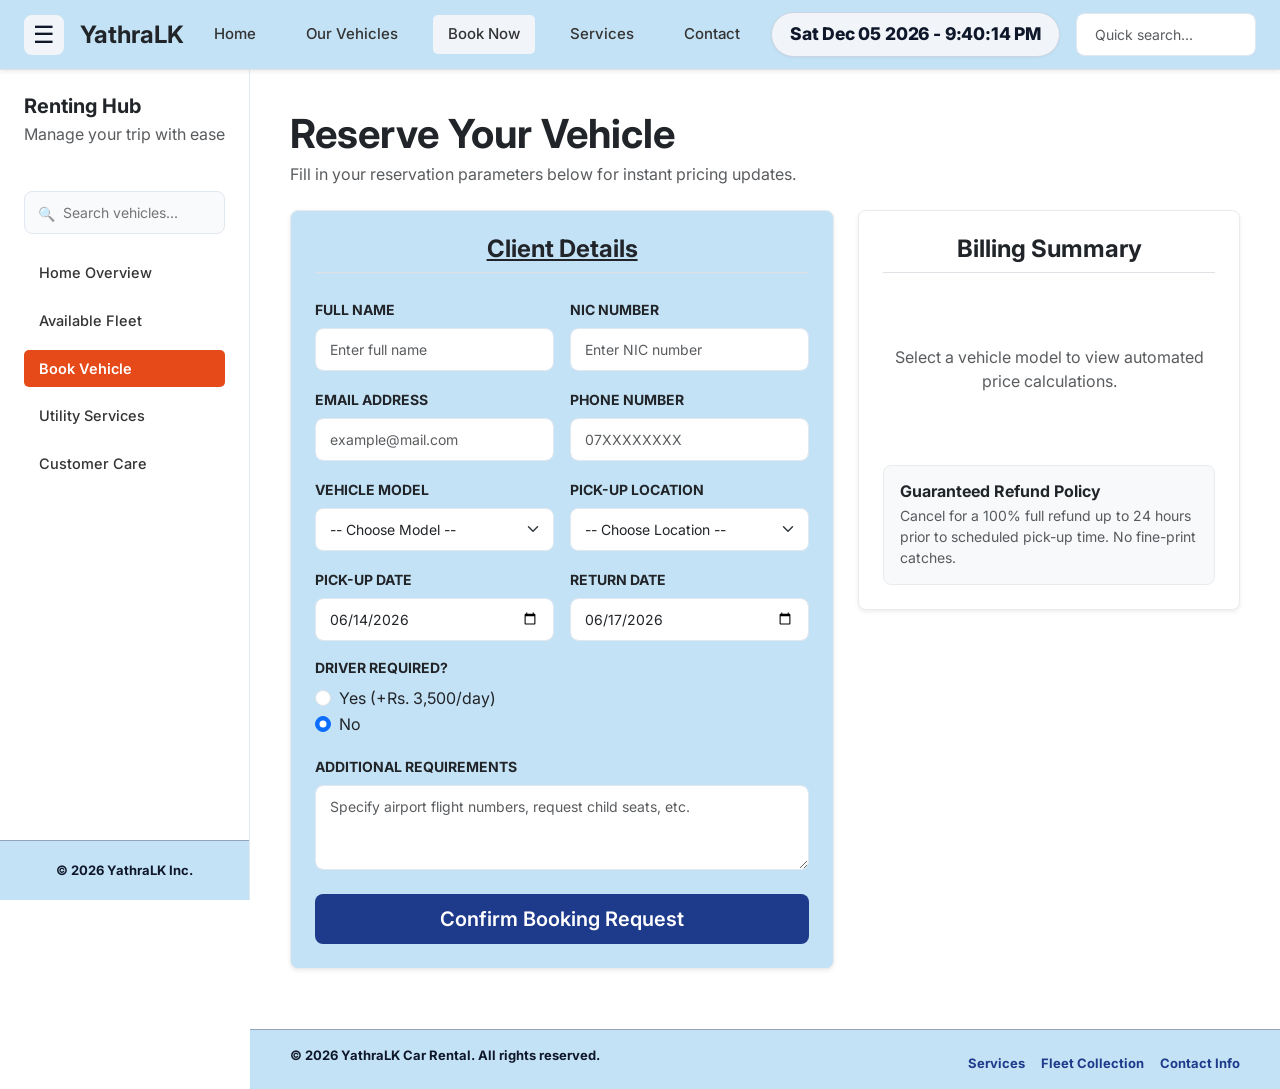
==== commit 2de907ea: "added nic" ====
--- a/booking.html
+++ b/booking.html
@@ -80,13 +80,18 @@
             
                 <div class="col-lg-7">
                     <div class="card p-4 border border-light-subtle rounded-3 shadow-sm booking-card-bg ">
-                        <h4 class ="fw-bold mb-4 text-dark border-bottom pb-2"> Client Details</h4>
+                        <h4 class ="fw-bold mb-4 text-dark border-bottom pb-2 text-center"><u> Client Details</u></h4>
                         <form id="bookingForm" novalidate>
     <div class="row g-3">
         <div class="col-md-6">
             <label for="fullName" class="form-label small fw-bold text-uppercase">Full Name</label>
             <input type= "text" class="form-control" id="fullName" placeholder="Enter full name">
             <div class="invalid-feedback" id="errName"></div>
+        </div>
+        <div class="col-md-6">
+            <label for="nicNumber" class="form-label small fw-bold text-uppercase">NIC Number</label>
+            <input type= "text" class="form-control" id="nicNumber" placeholder="Enter NIC number">
+            <div class="invalid-feedback" id="errNic"></div>
         </div>
         <div class="col-md-6">
             <label for="email" class="form-label small fw-bold text-uppercase">Email Address</label>
@@ -115,17 +120,7 @@
             </select>
             <div class="invalid-feedback" id="errVehicle"></div>
         </div>
-        <div class="col-md-6">
-            <label for="pickupDate" class="form-label small fw-bold text-uppercase">Pick-up Date  </label>
-            <input type="date" class="form-control" id="pickupDate" value="2026-06-14">
-            <div class="invalid-feedback" id="errPickup"></div>
-        </div>
-        <div class="col-md-6">
-            <label for="returnDate" class="form-label small fw-bold text-uppercase"> Return Date</label>
-            <input type  ="date" class="form-control" id="returnDate" value="2026-06-17">
-            <div class="invalid-feedback" id="errReturn"></div>
-        </div>
-        <div class="col-md-6">
+              <div class="col-md-6">
             <label for="location" class="form-label small fw-bold text-uppercase">Pick-up Location</label>
             <select class ="form-select" id="location">
                 <option value="">-- Choose Location --</option>
@@ -142,6 +137,16 @@
             <div class="invalid-feedback" id="errLocation"></div>
         </div>
         <div class="col-md-6">
+            <label for="pickupDate" class="form-label small fw-bold text-uppercase">Pick-up Date  </label>
+            <input type="date" class="form-control" id="pickupDate" value="2026-06-14">
+            <div class="invalid-feedback" id="errPickup"></div>
+        </div>
+        <div class="col-md-6">
+            <label for="returnDate" class="form-label small fw-bold text-uppercase"> Return Date</label>
+            <input type  ="date" class="form-control" id="returnDate" value="2026-06-17">
+            <div class="invalid-feedback" id="errReturn"></div>
+        </div>
+        <div class="col-md-6">
             <label class="form-label small fw-bold text-uppercase d-block">Driver Required?</label>
             <div class="mt-2">
                 <div class="form-check form-check-inline">
@@ -174,7 +179,7 @@
            
                 <div class="col-lg-5">
                     <div class= "card p-4 border border-light-subtle rounded-3 bg-white sticky-lg-top shadow-sm" style="top: 94px;">
-                        <h4 class="fw-bold mb-4 text-dark border-bottom pb-2">Billing Summary</h4>
+                        <h4 class="fw-bold mb-4 text-dark border-bottom pb-2 text-center">Billing Summary</h4>
                         
                         <div id ="billingCalculationArea" class="d-none">
                             <div class="d-flex justify-content-between py-2 border-bottom text-sm text-muted">
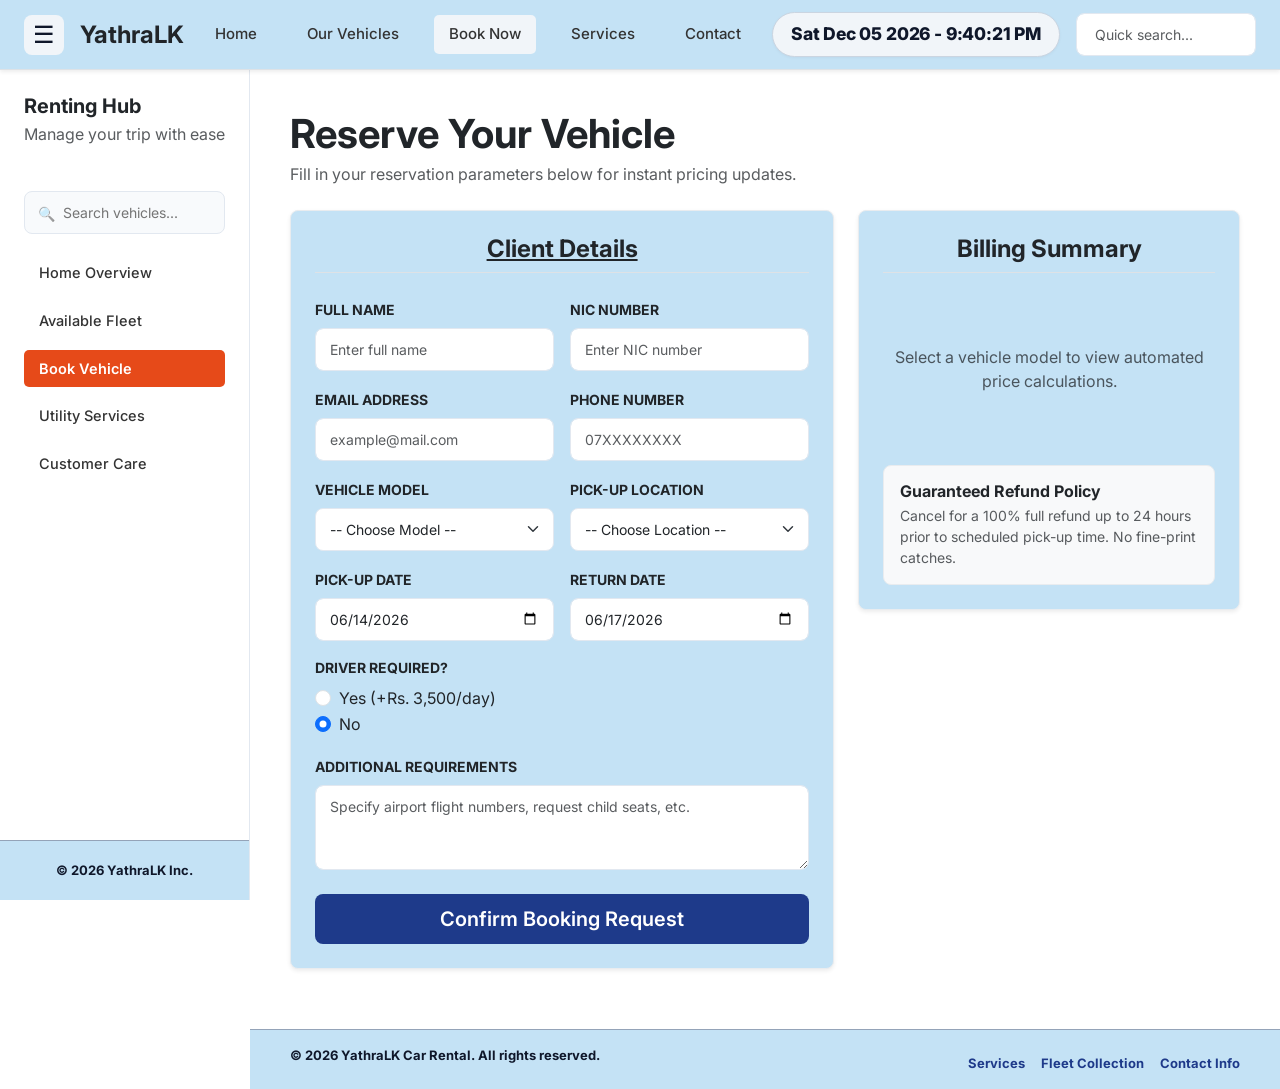
==== commit 32ceaeef: "change color" ====
--- a/booking.html
+++ b/booking.html
@@ -178,7 +178,7 @@
 
            
                 <div class="col-lg-5">
-                    <div class= "card p-4 border border-light-subtle rounded-3 bg-white sticky-lg-top shadow-sm" style="top: 94px;">
+                    <div class= "card p-4 border border-light-subtle rounded-3 booking-card-bg sticky-lg-top shadow-sm" style="top: 94px;">
                         <h4 class="fw-bold mb-4 text-dark border-bottom pb-2 text-center">Billing Summary</h4>
                         
                         <div id ="billingCalculationArea" class="d-none">
--- a/style.css
+++ b/style.css
@@ -1,11 +1,9 @@
-/* ==========================================================
-   RideEasy - Professional & Clean Car Rental CSS
-   ========================================================== */
+
 
 :root {
-    --primary-color: #1e3a8a; /* Professional Royal Blue */
+    --primary-color: #1e3a8a; 
     --hover-color: #1d4ed8;
-    --accent-color: #10b981;  /* Emerald */
+    --accent-color: #10b981;  
     --bg-light: #f8fafc;
     --text-dark: #0f172a;
     --border-light: #e2e8f0;
@@ -61,7 +59,7 @@
     background-color: #f1f5f9;
 }
 
-/* Sidebar Toggle Trigger (Three Lines) */
+/* Sidebar Toggle Trigger */
 .sidebar-toggle-btn {
     background: none;
     border: none;
@@ -338,7 +336,7 @@
     border-radius: 4px;
 }
 
-/* PHONE LINKS (detect tel:) */
+/* PHONE LINKS correction */
 .col-lg-5 a[href^="tel"] {
     color: var(--primary-color);
     border-bottom: 1px dashed rgba(30, 58, 138, 0.3);
@@ -349,13 +347,13 @@
     background-color: rgba(30, 58, 138, 0.05);
 }
 
-/* EMAIL LINKS (detect mailto:) */
+/* EMAIL LINKS correction*/
 .col-lg-5 a[href^="mailto"] {
     color: var(--primary-color);
     font-weight: 500;
 }
 
-/* MAP LINK (first link in location block) */
+/* MAP LINK correction */
 .col-lg-5 li:first-child a {
     font-weight: 600;
 }
@@ -414,10 +412,7 @@
     position: relative;
 }
 
-/* ==========================================================
-   MODERN RENTAL SYSTEM TABLE THEME
-   ========================================================== */
-
+/*new table css*/
 .table {
     border-collapse: separate;
     border-spacing: 0;
@@ -484,7 +479,7 @@
     box-shadow: 0 6px 18px rgba(0,0,0,0.04);
 }
 
-/* Premium Human-Designed live clock-pill style */
+/* for clock*/
 #live-clock-pill {
     font-family: 'Inter', -apple-system, BlinkMacSystemFont, "Segoe UI", Roboto, sans-serif !important;
     font-size: 17.5px !important;
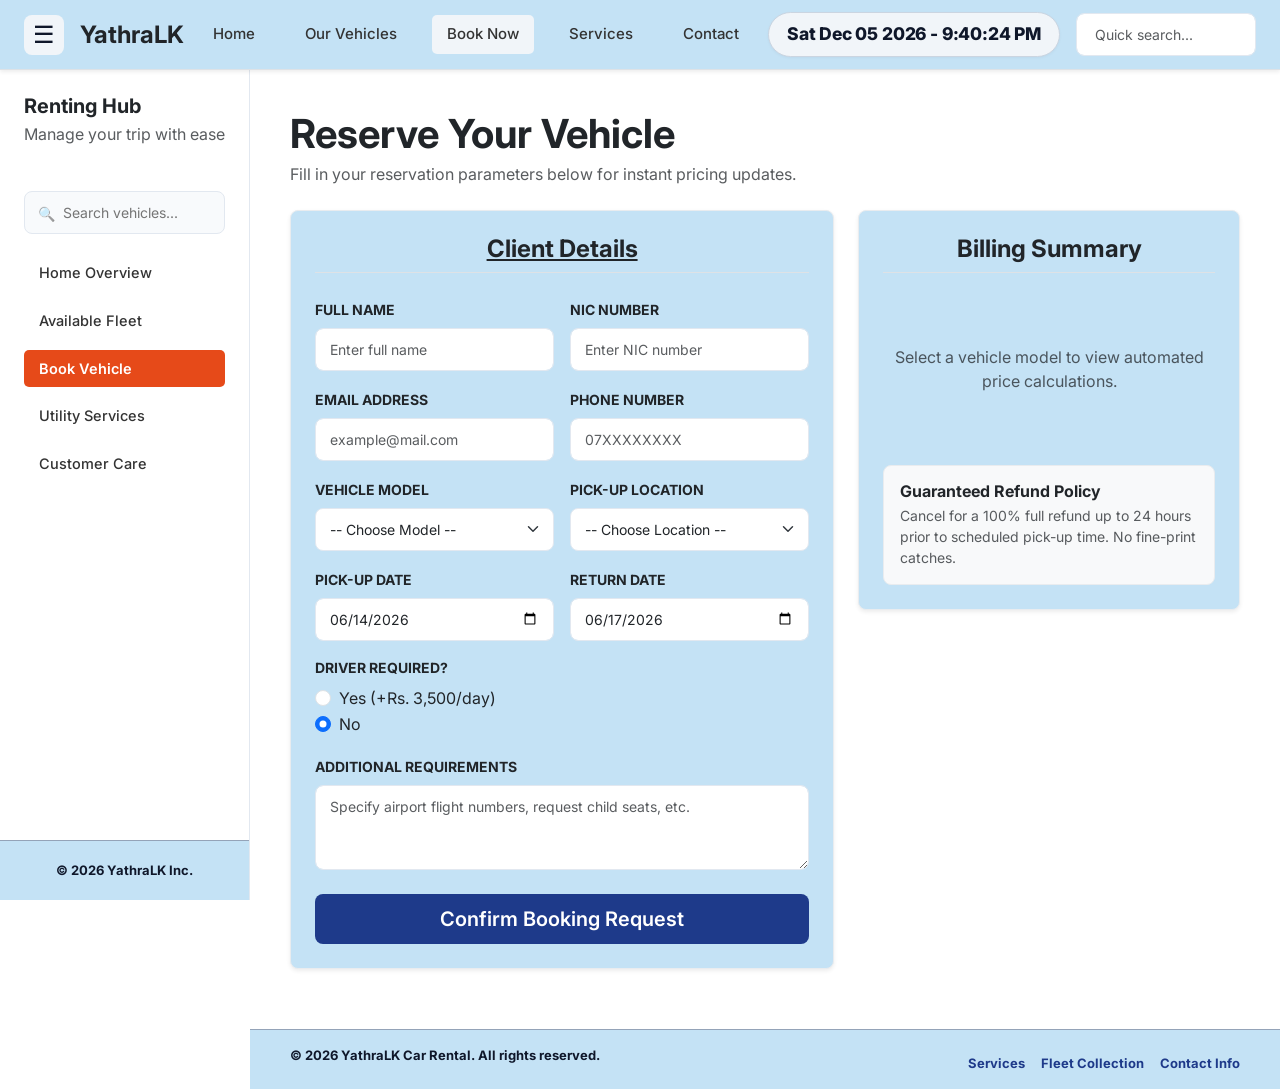
==== commit f96680f3: "Update booking.html" ====
--- a/booking.html
+++ b/booking.html
@@ -4,15 +4,13 @@
     <meta charset="UTF-8">
     <meta name="viewport" content="width=device-width, initial-scale=1.0">
     <title>Book a Vehicle | YathraLK Reservations</title>
-    
     <link href="https://cdn.jsdelivr.net/npm/bootstrap@5.3.3/dist/css/bootstrap.min.css" rel="stylesheet">
     <link href="style.css" rel="stylesheet">
-   
     <link href="https://fonts.googleapis.com/css2?family=Inter:wght@400;500;600;700&display=swap" rel="stylesheet">
 </head>
 <body>
 
-  
+    <!--Top Navigation Bar-->
     <header class ="top-navbar  border-bottom shadow-sm" style="background-color: #C4E2F5;">
         <div class="d-flex align-items-center gap-3">
             <button class="sidebar-toggle-btn" id="sidebar-toggle">☰ </button>
@@ -21,7 +19,7 @@
             </a>
         </div>
         
-       
+        <!-- Top Menu -->
         <div class="top-nav-links">
             <a class="top-nav-link" href="index.html">  Home</a>
             <a class ="top-nav-link" href="vehicles.html">Our Vehicles</a>
@@ -31,7 +29,7 @@
         </div>
 
         
-      
+        <!-- Quick Search -->
         <div class ="d-flex align-items-center gap-3">
             <div id="live-clock-pill" class="d-none d-lg-flex">
                 <span id="nav-clock">Loading current time...</span>
@@ -43,14 +41,14 @@
     </header>
 
     <div class="d-flex">
-        
+        <!-- Left Sidebar -->
         <aside class="sidebar" id="sidebar-menu">
             <div class= "mb-4">
                 <h5 class="fw-bold text-dark mb-1">Renting Hub</h5>
                 <p class="text-muted text-xs">Manage your trip with ease</p>
             </div>
 
-            
+            <!-- Left Sidebar Search -->
             <div class ="sidebar-search">
                 <input type="text" class="global-search-input" placeholder="Search vehicles...">
             </div>
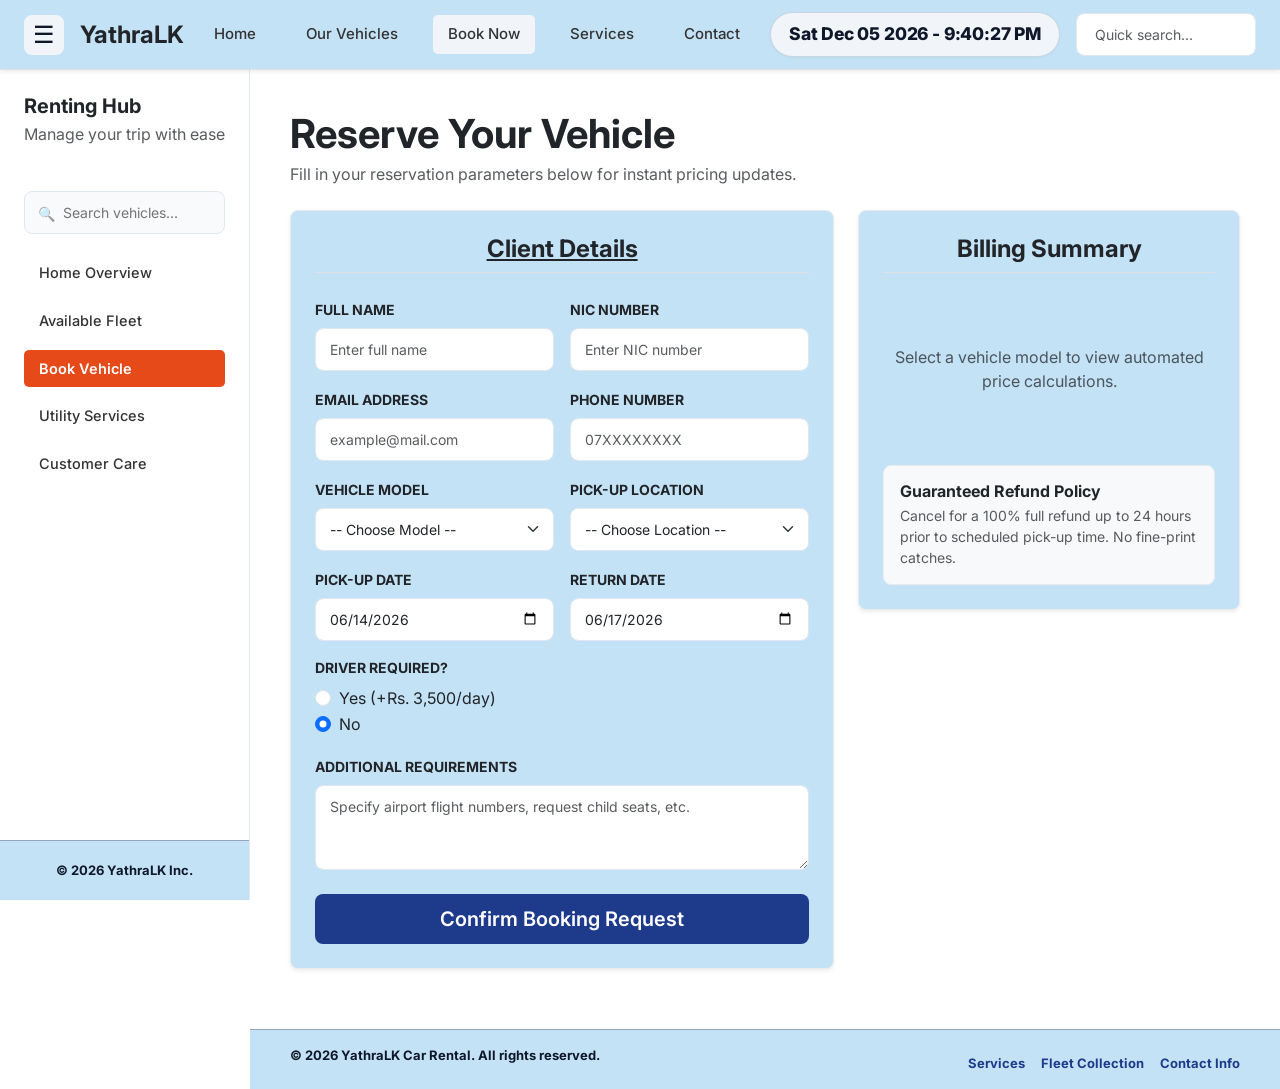
==== commit 4b0ccc49: "cmt" ====
--- a/booking.html
+++ b/booking.html
@@ -66,7 +66,7 @@
             </div>
         </aside>
 
-        
+        <!-- Main content section -->
         <main class="main-content flex-grow-1" id="main-workspace">
             <div class="mb-4 text-start">
                 <h1 class="display-6 fw-bold text-dark mb-1">Reserve Your Vehicle</h1>
@@ -74,7 +74,7 @@
             </div>
 
             <div class= "row g-4 text-start">
-               
+        <!-- Booking form -->
             
                 <div class="col-lg-7">
                     <div class="card p-4 border border-light-subtle rounded-3 shadow-sm booking-card-bg ">
@@ -174,7 +174,7 @@
                     </div>
                 </div>
 
-           
+           <!-- Bill summary -->
                 <div class="col-lg-5">
                     <div class= "card p-4 border border-light-subtle rounded-3 booking-card-bg sticky-lg-top shadow-sm" style="top: 94px;">
                         <h4 class="fw-bold mb-4 text-dark border-bottom pb-2 text-center">Billing Summary</h4>
@@ -210,7 +210,7 @@
                 </div>
             </div>
 
-        
+        <!-- Footer -->
             <footer class ="main-footer pt-5 mt-5 border-top text-muted d-flex flex-wrap justify-content-between text-xs">
                 <p>&copy; 2026 YathraLK Car Rental. All rights reserved.</p>
                 <div class="d-flex gap-3">
